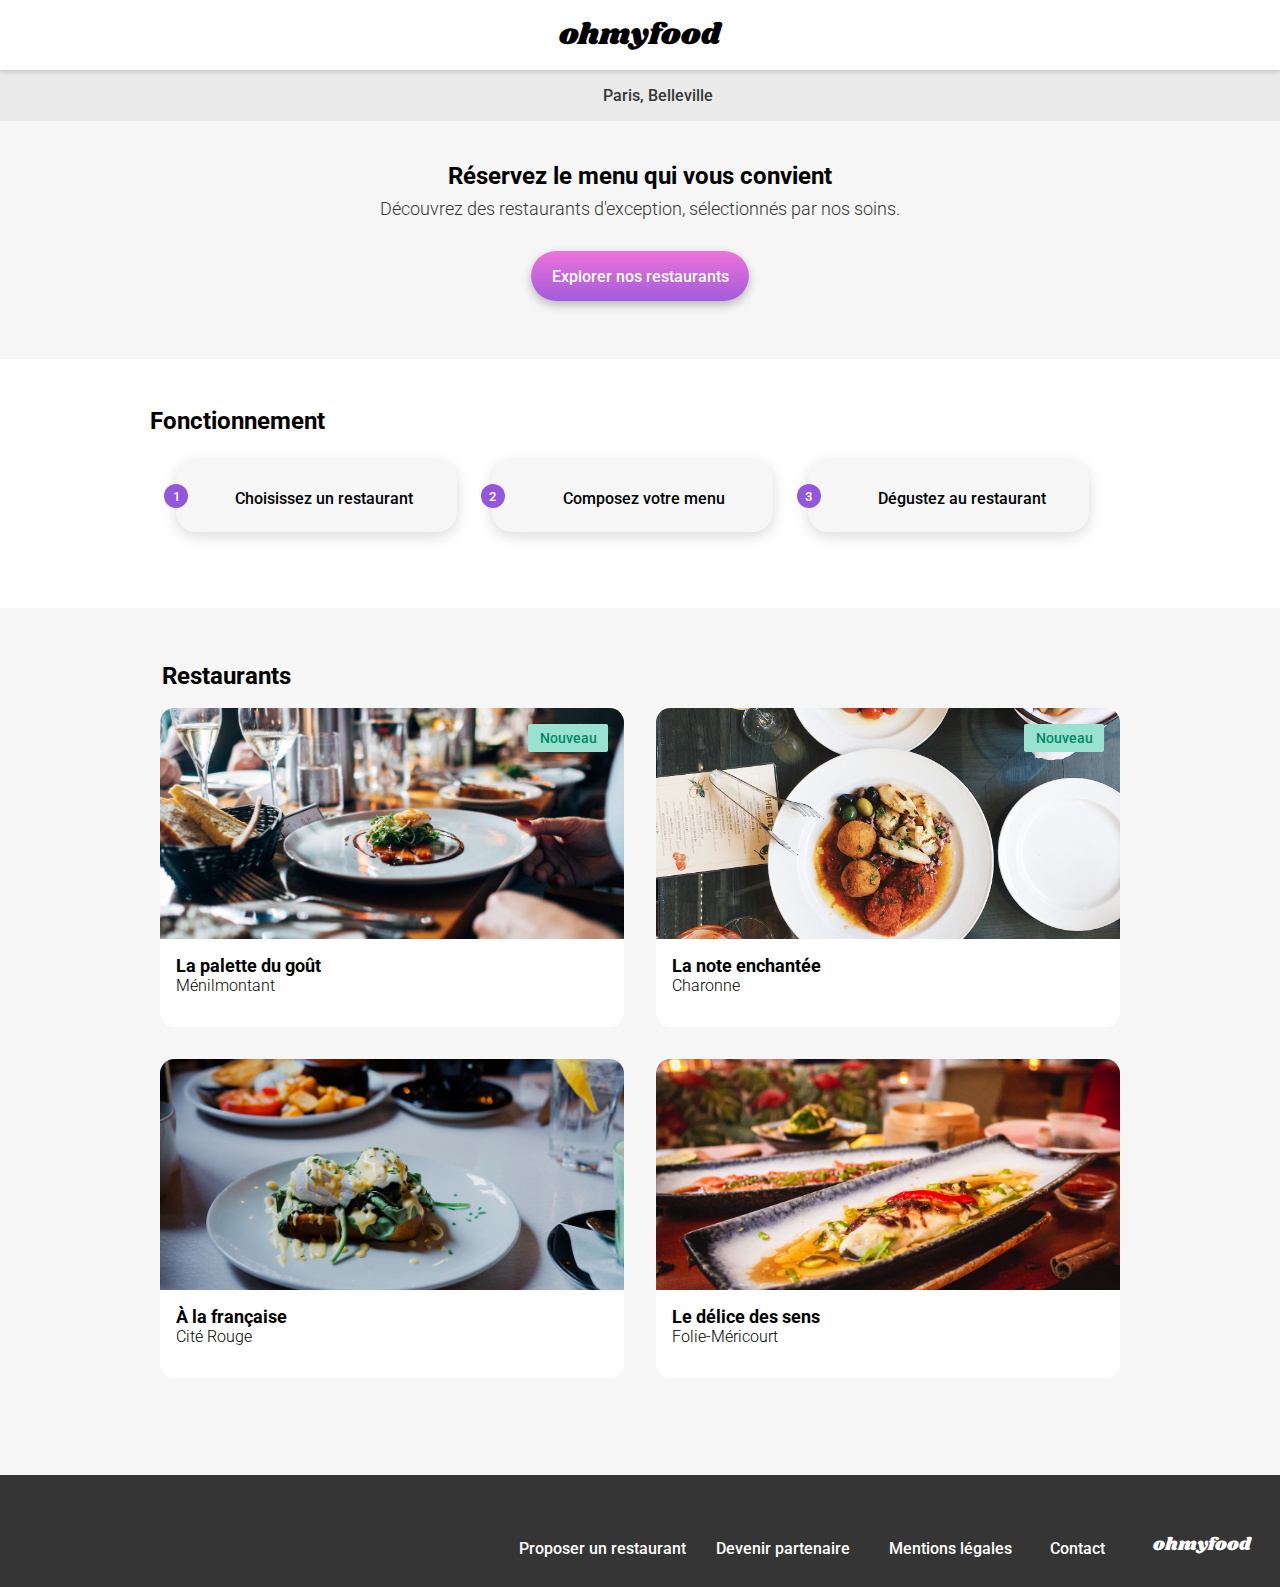
==== index.html @ 0d8f20c4 "clarification" ====
<!DOCTYPE html>
<html lang="fr">

<head>
    <meta charset="UTF-8">
    <meta name="viewport" content="width=device-width, initial-scale=1.0">
    <title>Ohmyfood-Homepage</title>
    <link rel="stylesheet" href="https://fonts.googleapis.com/css?family=Shrikhand">
    <link rel='stylesheet' href='https://fonts.googleapis.com/css?family=Roboto'>
    <link rel="stylesheet" href="https://cdnjs.cloudflare.com/ajax/libs/font-awesome/6.2.1/css/all.min.css"
        integrity="sha512-MV7K8+y+gLIBoVD59lQIYicR65iaqukzvf/nwasF0nqhPay5w/9lJmVM2hMDcnK1OnMGCdVK+iQrJ7lzPJQd1w=="
        crossorigin="anonymous" referrerpolicy="no-referrer">
    <link rel="stylesheet" href="styles/style.css">
</head>

<body>
    <div class="alldoc">
        <!-- Header -->
        <header class="header">
            <h1 class="header__title">ohmyfood</h1>
            <div class="header__location">
                <i class="header__location--dot fa-solid fa-location-dot"></i>
                <p class="header__location--content">Paris, Belleville</p>
            </div>
        </header>
        <!-- Main Content Page -->
        <main class="main">
            <!-- 1er Section | Réservation + Boutton exploreur -->
            <section class="reservation">
                <h2 class="reservation__title">Réservez le menu qui vous convient</h2>
                <p class="reservation__content">Découvrez des restaurants d'exception, sélectionnés par nos soins.</p>
                <a class="purple__button" href="#">
                    <p class="purple__button--content">Explorer nos restaurants</p>
                </a>
            </section>
            <!-- 2eme Section | Fonctionnement -->
            <section class="fonctionnement">
                <h2 class="fonctionnement__title">Fonctionnement</h2>
                <div class="fonctionnement__bigbox">
                    <div class="fonctionnement__box">
                        <div class="fonctionnement__box--circle"><span
                                class="fonctionnement__box--circle--content">1</span></div>
                        <i class="fonctionnement__box--phone fa-solid fa-mobile-screen-button"></i>
                        <p class="fonctionnement__box--content">Choisissez un restaurant</p>
                    </div>
                    <div class="fonctionnement__box">
                        <div class="fonctionnement__box--circle"><span
                                class="fonctionnement__box--circle--content">2</span></div>
                        <i class="fonctionnement__box--list fa-solid fa-list-ul"></i>
                        <p class="fonctionnement__box--content">Composez votre menu</p>
                    </div>
                    <div class="fonctionnement__box">
                        <div class="fonctionnement__box--circle"><span
                                class="fonctionnement__box--circle--content">3</span></div>
                        <i class="fonctionnement__box--store fa-solid fa-store"></i>
                        <p class="fonctionnement__box--content">Dégustez au restaurant</p>
                    </div>
                </div>
            </section>
            <!-- 3eme Section | Restaurants -->
            <section class="restaurants">
                <div class="restaurants__content">
                    <h2 class="restaurants__title">Restaurants</h2>
                    <div class="restaurants__bigbox">
                        <a class="restaurants__box" href="#">
                            <div class="restaurants__box">
                                <div class="restaurants__box--imgcontent">
                                    <img class="restaurants__box--imgcontent--img"
                                        src="images/restaurants/jay-wennington-N_Y88TWmGwA-unsplash.jpg"
                                        alt="Table avec couverts">
                                    <div class="restaurants__box--imgcontent--new">
                                        <p class="restaurants__box--imgcontent--new--content">Nouveau</p>
                                    </div>
                                </div>
                                <div class="restaurants__box__content">
                                    <div class="restaurants__box__content--content">
                                        <h4 class="restaurants__box__content--content--title">La palette du goût
                                        </h4>
                                        <p class="restaurants__box__content--content--text">Ménilmontant</p>
                                    </div>
                                    <input class="btnHeart" type="checkbox" id="btnControl-one" />
                                    <label class="btnLabel" for="btnControl-one">
                                        <i class="btnLabel__like fa-regular fa-heart"></i>
                                        <i class="btnLabel__like heart-full fa-solid fa-heart"></i>
                                    </label>
                                </div>
                            </div>
                        </a>
                        <a class="restaurants__box" href="#">
                            <div class="restaurants__box">
                                <div class="restaurants__box--imgcontent">
                                    <img class="restaurants__box--imgcontent--img"
                                        src="images/restaurants/stil-u2Lp8tXIcjw-unsplash.jpg"
                                        alt="Table avec couverts">
                                    <div class="restaurants__box--imgcontent--new">
                                        <p class="restaurants__box--imgcontent--new--content">Nouveau</p>
                                    </div>
                                </div>
                                <div class="restaurants__box__content">
                                    <div class="restaurants__box__content--content">
                                        <h4 class="restaurants__box__content--content--title">La note enchantée
                                        </h4>
                                        <p class="restaurants__box__content--content--text">Charonne</p>
                                    </div>
                                    <input class="btnHeart" type="checkbox" id="btnControl-two" />
                                    <label class="btnLabel" for="btnControl-two">
                                        <i class="btnLabel__like fa-regular fa-heart"></i>
                                        <i class="btnLabel__like heart-full fa-solid fa-heart"></i>
                                    </label>
                                </div>
                            </div>
                        </a><a class="restaurants__box" href="#">
                            <div class="restaurants__box">
                                <div class="restaurants__box--imgcontent">
                                    <img class="restaurants__box--imgcontent--img"
                                        src="images/restaurants/toa-heftiba-DQKerTsQwi0-unsplash.jpg"
                                        alt="Table avec couverts">
                                </div>
                                <div class="restaurants__box__content">
                                    <div class="restaurants__box__content--content">
                                        <h4 class="restaurants__box__content--content--title">À la française
                                        </h4>
                                        <p class="restaurants__box__content--content--text">Cité Rouge</p>
                                    </div>
                                    <input class="btnHeart" type="checkbox" id="btnControl-three" />
                                    <label class="btnLabel" for="btnControl-three">
                                        <i class="btnLabel__like fa-regular fa-heart"></i>
                                        <i class="btnLabel__like heart-full fa-solid fa-heart"></i>
                                    </label>
                                </div>
                            </div>
                        </a><a class="restaurants__box" href="#">
                            <div class="restaurants__box">
                                <div class="restaurants__box--imgcontent">
                                    <img class="restaurants__box--imgcontent--img"
                                        src="images/restaurants/louis-hansel-shotsoflouis-qNBGVyOCY8Q-unsplash.jpg"
                                        alt="Table avec couverts">
                                </div>
                                <div class="restaurants__box__content">
                                    <div class="restaurants__box__content--content">
                                        <h4 class="restaurants__box__content--content--title">Le délice des sens
                                        </h4>
                                        <p class="restaurants__box__content--content--text">Folie-Méricourt</p>
                                    </div>
                                    <input class="btnHeart" type="checkbox" id="btnControl-four" />
                                    <label class="btnLabel" for="btnControl-four">
                                        <i class="btnLabel__like fa-regular fa-heart"></i>
                                        <i class="btnLabel__like heart-full fa-solid fa-heart"></i>
                                    </label>
                                </div>
                            </div>
                        </a>
                    </div>
                </div>
            </section>
        </main>
        <footer class="info">
            <h4 class="info__title">ohmyfood</h4>
            <div class="info__bigbox">
                <p class="info__content"><i class="info__content--logo fa-solid fa-utensils"></i>Proposer un
                    restaurant</p>
                <p class="info__content"><i class="info__content--logo fa-solid fa-handshake-angle"></i>Devenir
                    partenaire</p>
                <p class="info__content">Mentions légales</p>
                <p class="info__content">Contact</p>
            </div>
        </footer>
    </div>
</body>

</html>
---- styles/style.css ----
@keyframes dislike {
  from {
    opacity: 0;
  }
  to {
    opacity: 1;
  }
}
@keyframes like {
  from {
    opacity: 1;
  }
  to {
    opacity: 0;
  }
}
.header {
  display: flex;
  flex-direction: column;
  width: 100%;
}
.header__title {
  font-family: "Shrikhand", sans-serif;
  text-align: center;
  font-size: 1.875rem;
  font-style: normal;
  font-weight: 400;
  line-height: normal;
  padding: 0.8rem 5.5rem;
  z-index: 1;
  box-shadow: 0px 2px 4px 0px rgba(0, 0, 0, 0.15);
}
.header__location {
  display: flex;
  flex-direction: row;
  justify-content: center;
  align-items: center;
  width: 100%;
  background-color: #eaeaea;
  padding: 1rem 5.5rem;
  gap: 1.6rem;
}
.header__location--dot {
  color: #353535;
  width: 0.7rem;
}
.header__location--content {
  font-family: "Roboto", sans-serif;
  font-size: 1rem;
  font-style: normal;
  font-weight: 500;
  line-height: normal;
  color: #353535;
}

.reservation {
  display: flex;
  flex-direction: column;
  width: 100%;
  justify-content: center;
  align-items: center;
  text-align: center;
  background-color: #f6f6f6;
  padding: 2.6rem;
}
.reservation__title {
  padding: 0 0.5rem 0.5rem 0.5rem;
  font-family: "Roboto", sans-serif;
  font-size: 1.5rem;
  font-style: normal;
  font-weight: 700;
  line-height: normal;
  color: #000;
}
.reservation__content {
  font-family: "Roboto", sans-serif;
  font-size: 1.125rem;
  font-style: normal;
  font-weight: 300;
  line-height: normal;
  color: #353535;
}

.fonctionnement {
  display: flex;
  width: 100%;
  height: auto;
  flex-direction: column;
  padding: 3rem 0 1.5rem 1.25rem;
}
@media (min-width: 1020px) {
  .fonctionnement {
    max-width: 1020px;
    margin: auto;
  }
}
.fonctionnement__title {
  font-family: "Roboto", sans-serif;
  font-size: 1.5rem;
  font-style: normal;
  font-weight: 700;
  line-height: normal;
  color: #000;
}
.fonctionnement__bigbox {
  display: flex;
  flex-direction: column;
  justify-content: center;
  align-items: center;
  padding: 1.6rem;
}
@media (min-width: 1020px) {
  .fonctionnement__bigbox {
    flex-direction: row;
  }
}
.fonctionnement__box {
  display: flex;
  flex-direction: row;
  align-items: center;
  width: 20.1rem;
  height: 4.5rem;
  margin-bottom: 1.6rem;
  background: #f6f6f6;
  border-radius: 1.25rem;
  box-shadow: 0px 4px 15px 0px rgba(0, 0, 0, 0.15);
}
@media (min-width: 1020px) {
  .fonctionnement__box {
    margin-right: 2.2rem;
  }
}
.fonctionnement__box--circle {
  display: flex;
  justify-content: center;
  align-items: center;
  border-radius: 50%;
  width: 1.5rem;
  height: 1.5rem;
  background-color: #9356dc;
  position: relative;
  margin-right: 0.5rem;
  right: 4%;
}
.fonctionnement__box--circle--content {
  color: #fff;
  font-family: "Roboto", sans-serif;
  font-size: 0.8rem;
  font-style: normal;
  font-weight: 500;
  line-height: normal;
}
.fonctionnement__box--phone {
  width: 0.8rem;
  height: 1.2rem;
  color: #7e7e7e;
}
.fonctionnement__box--list {
  width: 1rem;
  height: 0.9rem;
  color: #7e7e7e;
}
.fonctionnement__box--store {
  width: 1.125rem;
  height: 1.12rem;
  color: #9356dc;
}
.fonctionnement__box--content {
  width: 13rem;
  height: 0.9rem;
  font-family: "Roboto", sans-serif;
  font-size: 1rem;
  font-style: normal;
  font-weight: 500;
  line-height: normal;
  display: flex;
  justify-content: center;
}

.restaurants {
  display: flex;
  flex-direction: column;
  align-items: center;
  background-color: #f6f6f6;
  padding: 3.4rem 1.1rem 4.1rem 1.1rem;
}
.restaurants__content {
  display: flex;
  flex-direction: column;
  align-content: center;
  max-width: 1020px;
  width: 100%;
}
.restaurants__title {
  font-family: "Roboto", sans-serif;
  font-size: 1.5rem;
  font-style: normal;
  font-weight: 700;
  line-height: normal;
  color: #000;
  margin-bottom: 1.1rem;
}
@media (min-width: 1020px) {
  .restaurants__title {
    padding-left: 2rem;
  }
}
.restaurants__bigbox {
  display: flex;
  flex-direction: column;
  width: 100%;
  height: auto;
}
@media (min-width: 1020px) {
  .restaurants__bigbox {
    flex-wrap: wrap;
    flex-direction: row;
    justify-content: center;
  }
}
.restaurants__box {
  width: 100%;
  height: auto;
  margin: 0 0 1.1rem 0;
  display: flex;
  flex-direction: column;
  justify-content: flex-start;
  align-self: center;
  background-color: #fff;
  border-radius: 0.9rem;
}
@media (min-width: 1020px) {
  .restaurants__box {
    width: 29rem;
    margin: 0 1rem 2rem 1rem;
  }
}
.restaurants__box--imgcontent {
  width: 100%;
  height: 100%;
  position: relative;
  display: flex;
  justify-content: flex-end;
  align-items: flex-start;
}
.restaurants__box--imgcontent--new {
  width: 5rem;
  height: 1.8rem;
  background-color: #99e2d0;
  border-radius: 0.125rem;
  display: flex;
  justify-content: center;
  align-items: center;
  position: absolute;
  margin: 1rem;
}
.restaurants__box--imgcontent--new--content {
  color: #008766;
  text-align: center;
  font-family: "Roboto", sans-serif;
  font-size: 0.875rem;
  font-style: normal;
  font-weight: 500;
  line-height: normal;
}
.restaurants__box--imgcontent--img {
  width: 100%;
  height: 14.4375rem;
  -o-object-fit: cover;
     object-fit: cover;
  border-radius: 0.9rem 0.9rem 0 0;
}
.restaurants__box__content {
  width: 100%;
  height: auto;
  display: flex;
  flex-direction: row;
  justify-content: space-between;
  padding: 1rem 1rem 0 1rem;
  align-items: center;
}
.restaurants__box__content--content {
  width: 100%;
  height: auto;
  display: flex;
  flex-direction: column;
  justify-content: center;
}
.restaurants__box__content--content--title {
  font-family: "Roboto", sans-serif;
  font-size: 1.125rem;
  font-style: normal;
  font-weight: 700;
  line-height: normal;
  color: #000;
}
.restaurants__box__content--content--text {
  color: #000;
  font-family: "Roboto", sans-serif;
  font-size: 1rem;
  font-style: normal;
  font-weight: 300;
  line-height: normal;
}

.info {
  display: flex;
  flex-direction: column;
  align-items: flex-start;
  width: 100%;
  height: auto;
  background-color: #353535;
  padding: 1.8rem;
}
@media (min-width: 1020px) {
  .info {
    flex-direction: row-reverse;
    align-items: flex-end;
    height: 7rem;
  }
}
.info__title {
  color: #fff;
  font-family: "Shrikhand", sans-serif;
  font-size: 1.125rem;
  font-style: normal;
  font-weight: 400;
  line-height: normal;
  padding-bottom: 1rem;
}
@media (min-width: 1020px) {
  .info__title {
    padding: 0 0 0 1rem;
    margin: 0;
  }
}
.info__bigbox {
  display: flex;
  flex-direction: column;
  align-items: flex-start;
  gap: 0.4rem;
}
@media (min-width: 1020px) {
  .info__bigbox {
    flex-direction: row;
  }
}
.info__content {
  color: #fff;
  font-family: "Roboto", sans-serif;
  font-size: 1rem;
  font-style: normal;
  font-weight: 500;
  line-height: normal;
}
@media (min-width: 1020px) {
  .info__content {
    padding-right: 2rem;
  }
  .info__content:first-of-type {
    padding-right: 0.5rem;
  }
}
.info__content--logo {
  width: 0.6rem;
  height: 0.8rem;
  margin-right: 1rem;
}

.btnHeart {
  display: none;
}

.btnHeart:checked + .btnLabel .fa-solid {
  animation: dislike 0.2s ease-out normal forwards;
}

.btnHeart:checked + .btnLabel .fa-regular {
  animation: like 0.2s ease-out normal forwards;
}

.btnLabel {
  display: flex;
  justify-content: flex-end;
  align-items: center;
  width: 100%;
  height: auto;
  margin-right: 1rem;
}
.btnLabel__like {
  font-size: 1.5rem;
  position: absolute;
}
.btnLabel .heart-full {
  color: transparent;
  background-image: linear-gradient(#ff79da, #9356dc);
  background-clip: text;
  -webkit-background-clip: text;
  opacity: 0;
}

.purple__button {
  width: 13.625rem;
  height: 3.125rem;
  display: flex;
  justify-content: center;
  align-items: center;
  border-radius: 1.5625rem;
  margin: 2rem 2rem 1rem 2rem;
  background: linear-gradient(0deg, #9356dc -20.44%, #ff79da 123.93%);
  box-shadow: 0px 4px 10px 0px rgba(0, 0, 0, 0.25);
  opacity: 1;
  transition: opacity 0.5s ease-out;
}
.purple__button--content {
  color: #fff;
  font-family: "Roboto", sans-serif;
  font-size: 1rem;
  font-style: normal;
  font-weight: 500;
  line-height: normal;
}
.purple__button:hover {
  box-shadow: 0px 8px 20px 0px rgba(0, 0, 0, 0.25);
  opacity: 0.7;
  transition: opacity 0.5s ease-out;
}

* {
  box-sizing: border-box;
  margin: 0;
  padding: 0;
}

a {
  color: inherit;
  text-decoration: none;
}

Body {
  display: flex;
  flex-direction: column;
  margin: auto;
}/*# sourceMappingURL=style.css.map */
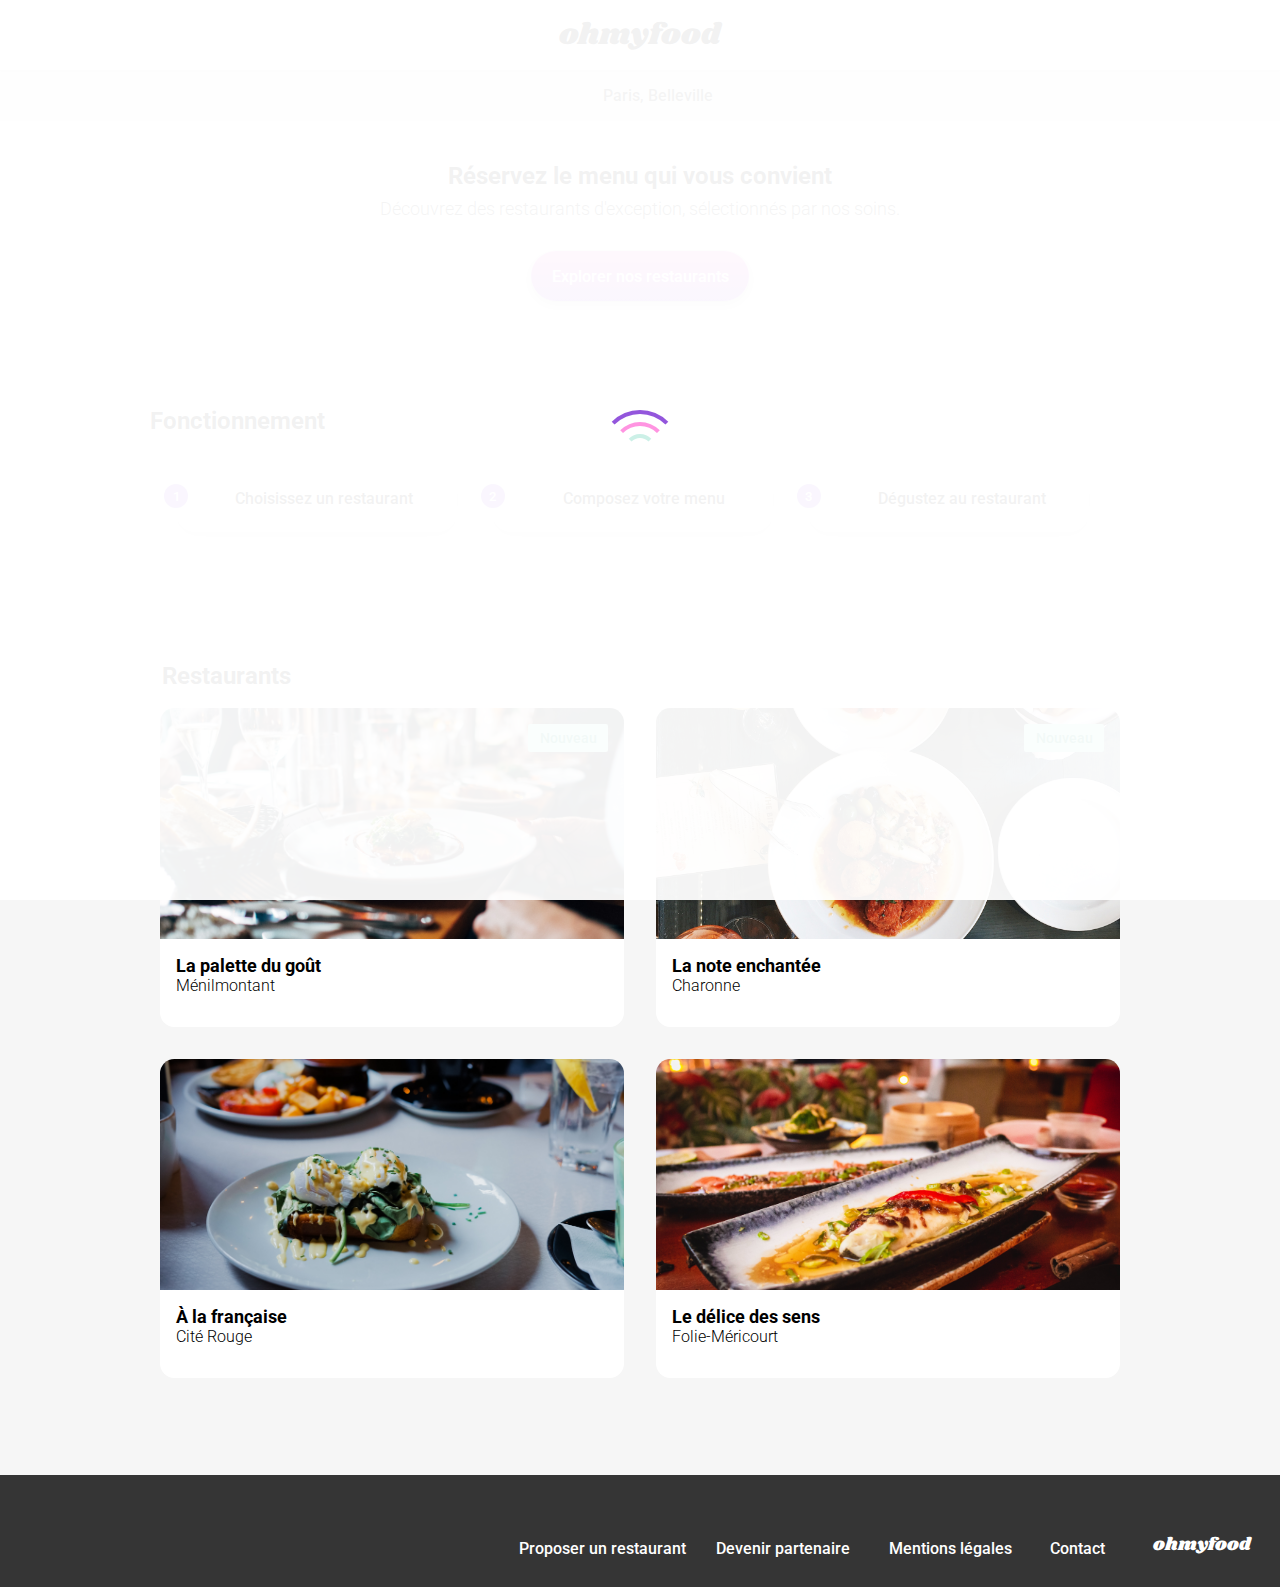
==== commit 5fc6df4b: "projet-complet" ====
--- a/index.html
+++ b/index.html
@@ -14,6 +14,10 @@
 </head>
 
 <body>
+    <!-- Loader -->
+    <div class="loader">
+        <span class="loader__circles"></span>
+    </div>
     <div class="alldoc">
         <!-- Header -->
         <header class="header">
@@ -29,7 +33,7 @@
             <section class="reservation">
                 <h2 class="reservation__title">Réservez le menu qui vous convient</h2>
                 <p class="reservation__content">Découvrez des restaurants d'exception, sélectionnés par nos soins.</p>
-                <a class="purple__button" href="#">
+                <a class="purple__button" href="#restaurants">
                     <p class="purple__button--content">Explorer nos restaurants</p>
                 </a>
             </section>
@@ -58,11 +62,11 @@
                 </div>
             </section>
             <!-- 3eme Section | Restaurants -->
-            <section class="restaurants">
+            <section class="restaurants" id="restaurants">
                 <div class="restaurants__content">
                     <h2 class="restaurants__title">Restaurants</h2>
                     <div class="restaurants__bigbox">
-                        <a class="restaurants__box" href="#">
+                        <a class="restaurants__box" href="la-palette-du-goût.html">
                             <div class="restaurants__box">
                                 <div class="restaurants__box--imgcontent">
                                     <img class="restaurants__box--imgcontent--img"
@@ -79,14 +83,14 @@
                                         <p class="restaurants__box__content--content--text">Ménilmontant</p>
                                     </div>
                                     <input class="btnHeart" type="checkbox" id="btnControl-one" />
-                                    <label class="btnLabel" for="btnControl-one">
+                                    <label class="btnLabel btnCheck" for="btnControl-one">
                                         <i class="btnLabel__like fa-regular fa-heart"></i>
                                         <i class="btnLabel__like heart-full fa-solid fa-heart"></i>
                                     </label>
                                 </div>
                             </div>
                         </a>
-                        <a class="restaurants__box" href="#">
+                        <a class="restaurants__box" href="la-note-enchantée.html">
                             <div class="restaurants__box">
                                 <div class="restaurants__box--imgcontent">
                                     <img class="restaurants__box--imgcontent--img"
@@ -103,13 +107,13 @@
                                         <p class="restaurants__box__content--content--text">Charonne</p>
                                     </div>
                                     <input class="btnHeart" type="checkbox" id="btnControl-two" />
-                                    <label class="btnLabel" for="btnControl-two">
+                                    <label class="btnLabel btnCheck" for="btnControl-two">
                                         <i class="btnLabel__like fa-regular fa-heart"></i>
                                         <i class="btnLabel__like heart-full fa-solid fa-heart"></i>
                                     </label>
                                 </div>
                             </div>
-                        </a><a class="restaurants__box" href="#">
+                        </a><a class="restaurants__box" href="à-la-française.html">
                             <div class="restaurants__box">
                                 <div class="restaurants__box--imgcontent">
                                     <img class="restaurants__box--imgcontent--img"
@@ -123,13 +127,13 @@
                                         <p class="restaurants__box__content--content--text">Cité Rouge</p>
                                     </div>
                                     <input class="btnHeart" type="checkbox" id="btnControl-three" />
-                                    <label class="btnLabel" for="btnControl-three">
+                                    <label class="btnLabel btnCheck" for="btnControl-three">
                                         <i class="btnLabel__like fa-regular fa-heart"></i>
                                         <i class="btnLabel__like heart-full fa-solid fa-heart"></i>
                                     </label>
                                 </div>
                             </div>
-                        </a><a class="restaurants__box" href="#">
+                        </a><a class="restaurants__box" href="le-délice-des-sens.html">
                             <div class="restaurants__box">
                                 <div class="restaurants__box--imgcontent">
                                     <img class="restaurants__box--imgcontent--img"
@@ -143,7 +147,7 @@
                                         <p class="restaurants__box__content--content--text">Folie-Méricourt</p>
                                     </div>
                                     <input class="btnHeart" type="checkbox" id="btnControl-four" />
-                                    <label class="btnLabel" for="btnControl-four">
+                                    <label class="btnLabel btnCheck" for="btnControl-four">
                                         <i class="btnLabel__like fa-regular fa-heart"></i>
                                         <i class="btnLabel__like heart-full fa-solid fa-heart"></i>
                                     </label>
--- a/styles/style.css
+++ b/styles/style.css
@@ -14,9 +14,68 @@
     opacity: 0;
   }
 }
+@keyframes check {
+  0% {
+    transform: translateX(200%);
+  }
+  100% {
+    transform: translateX(0%);
+    width: 15%;
+  }
+}
+@keyframes uncheck {
+  0% {
+    transform: translateX(0%);
+    width: 15%;
+  }
+  100% {
+    transform: translateX(200%);
+  }
+}
+@keyframes rotation-check {
+  from {
+    transform: rotate(-270deg);
+  }
+  to {
+    transform: rotate(0);
+  }
+}
+@keyframes spin {
+  0% {
+    transform: rotate(0deg);
+    opacity: 1;
+  }
+  75% {
+    transform: rotate(360deg);
+    opacity: 0.8;
+  }
+  100% {
+    transform: rotate(360deg);
+    opacity: 0;
+  }
+}
+@keyframes content-appear {
+  0% {
+    z-index: 0;
+  }
+  100% {
+    z-index: 10000;
+  }
+}
+@keyframes menu-appear {
+  0% {
+    transform: scale(0);
+  }
+  100% {
+    transform: scale(1);
+  }
+}
 .header {
   display: flex;
   flex-direction: column;
+  position: relative;
+  justify-content: center;
+  height: 100%;
   width: 100%;
 }
 .header__title {
@@ -51,6 +110,326 @@
   font-weight: 500;
   line-height: normal;
   color: #353535;
+}
+
+.box {
+  width: 100%;
+  height: 13.7rem;
+  position: relative;
+}
+.box__img {
+  -o-object-fit: cover;
+     object-fit: cover;
+  height: 17.1rem;
+  width: 100%;
+  position: absolute;
+}
+
+.menu {
+  display: flex;
+  flex-direction: column;
+  align-items: center;
+  width: 100%;
+}
+.menu__content {
+  display: flex;
+  flex-direction: column;
+  z-index: 1;
+  background-color: #f6f6f6;
+  width: 100%;
+  height: auto;
+  border-radius: 1.8rem 1.8rem 0 0;
+  max-width: 1200px;
+}
+.menu__boxTitle {
+  width: 100%;
+  height: auto;
+  display: flex;
+  flex-direction: row;
+  align-items: center;
+  justify-content: center;
+  padding: 2rem 1rem 2.5rem 1.5rem;
+}
+.menu__boxTitle--title {
+  color: #101010;
+  font-family: "Shrikhand", sans-serif;
+  font-size: 1.75rem;
+  font-style: normal;
+  font-weight: 400;
+  line-height: normal;
+  height: auto;
+}
+.menu__boxTitle .btnLabelMenu {
+  display: flex;
+  align-items: center;
+  width: 1.3rem;
+  height: auto;
+  margin: 0 1rem 0 2rem;
+}
+
+.full-menu {
+  display: flex;
+  flex-direction: column;
+  align-items: center;
+}
+
+.menuBox {
+  display: flex;
+  flex-direction: column;
+  width: 100%;
+  height: auto;
+  padding: 1rem;
+  max-width: 1020px;
+}
+.menuBox__title {
+  width: 2.5rem;
+  height: 1.6875rem;
+  color: #000;
+  font-family: "Roboto", sans-serif;
+  font-size: 1rem;
+  font-style: normal;
+  font-weight: 300;
+  line-height: normal;
+  text-transform: uppercase;
+  border-bottom: 3px solid #99e2d0;
+}
+.menuBox .menuCarte {
+  width: 100%;
+  height: auto;
+  display: flex;
+  flex-direction: row;
+  justify-content: space-between;
+  background-color: #fff;
+  border-radius: 1rem;
+  margin-top: 1rem;
+  overflow: hidden;
+  position: relative;
+}
+.menuBox .menuCarte:hover {
+  cursor: pointer;
+}
+.menuBox .menuCarte__content {
+  width: 100%;
+  height: auto;
+  display: flex;
+  flex-direction: column;
+  justify-content: center;
+  gap: 0.5rem;
+  padding: 0.84rem;
+}
+.menuBox .menuCarte__content__title {
+  overflow: hidden;
+  color: #000;
+  text-overflow: ellipsis;
+  white-space: nowrap;
+  font-family: "Roboto", sans-serif;
+  font-size: 1.125rem;
+  font-style: normal;
+  font-weight: 500;
+  line-height: normal;
+}
+.menuBox .menuCarte__content__text {
+  overflow: hidden;
+  color: #000;
+  text-overflow: ellipsis;
+  white-space: nowrap;
+  font-family: "Roboto", sans-serif;
+  font-size: 0.9rem;
+  font-style: normal;
+  font-weight: 300;
+  line-height: normal;
+}
+.menuBox .menuCarte__price {
+  display: flex;
+  align-self: flex-end;
+  padding: 0.84rem;
+  color: #353535;
+  text-align: center;
+  font-family: "Roboto", sans-serif;
+  font-size: 0.94rem;
+  font-style: normal;
+  font-weight: 700;
+  line-height: normal;
+}
+
+.menuBox--1 {
+  animation: menu-appear 750ms cubic-bezier(0.25, 0.46, 0.45, 0.94) both;
+  animation-delay: 100ms;
+}
+
+.menuBox--2 {
+  animation: menu-appear 750ms cubic-bezier(0.25, 0.46, 0.45, 0.94) both;
+  animation-delay: 250ms;
+}
+
+.menuBox--3 {
+  animation: menu-appear 750ms cubic-bezier(0.25, 0.46, 0.45, 0.94) both;
+  animation-delay: 350ms;
+}
+
+.info {
+  display: flex;
+  flex-direction: column;
+  align-items: flex-start;
+  width: 100%;
+  height: auto;
+  background-color: #353535;
+  padding: 1.8rem;
+}
+@media (min-width: 1020px) {
+  .info {
+    flex-direction: row-reverse;
+    align-items: flex-end;
+    height: 7rem;
+  }
+}
+.info__title {
+  color: #fff;
+  font-family: "Shrikhand", sans-serif;
+  font-size: 1.125rem;
+  font-style: normal;
+  font-weight: 400;
+  line-height: normal;
+  padding-bottom: 1rem;
+}
+@media (min-width: 1020px) {
+  .info__title {
+    padding: 0 0 0 1rem;
+    margin: 0;
+  }
+}
+.info__bigbox {
+  display: flex;
+  flex-direction: column;
+  align-items: flex-start;
+  gap: 0.4rem;
+}
+@media (min-width: 1020px) {
+  .info__bigbox {
+    flex-direction: row;
+  }
+}
+.info__content {
+  color: #fff;
+  font-family: "Roboto", sans-serif;
+  font-size: 1rem;
+  font-style: normal;
+  font-weight: 500;
+  line-height: normal;
+}
+@media (min-width: 1020px) {
+  .info__content {
+    padding-right: 2rem;
+  }
+  .info__content:first-of-type {
+    padding-right: 0.5rem;
+  }
+}
+.info__content--logo {
+  width: 0.6rem;
+  height: 0.8rem;
+  margin-right: 1rem;
+}
+
+.purple__button {
+  width: 13.625rem;
+  height: 3.125rem;
+  display: flex;
+  justify-content: center;
+  align-items: center;
+  border-radius: 1.5625rem;
+  margin: 2rem 2rem 1rem 2rem;
+  background: linear-gradient(0deg, #9356dc -20.44%, #ff79da 123.93%);
+  box-shadow: 0px 4px 10px 0px rgba(0, 0, 0, 0.25);
+  opacity: 1;
+  transition: opacity 0.5s ease-out;
+}
+.purple__button--content {
+  color: #fff;
+  font-family: "Roboto", sans-serif;
+  font-size: 1rem;
+  font-style: normal;
+  font-weight: 500;
+  line-height: normal;
+}
+.purple__button:hover {
+  box-shadow: 0px 8px 20px 0px rgba(0, 0, 0, 0.25);
+  opacity: 0.7;
+  transition: opacity 0.5s ease-out;
+}
+
+.btn__menu {
+  align-self: center;
+  margin: 2.5rem;
+}
+
+.return__button {
+  position: absolute;
+  justify-self: center;
+  align-self: flex-start;
+  margin-left: 1.8rem;
+  font-size: 1.8rem;
+  width: 1.8rem;
+  height: auto;
+  z-index: 2;
+  color: #353535;
+}
+
+.btn__carte {
+  display: none;
+}
+
+.btn__carte:checked + .menuCarte--label .menuCarte__check {
+  animation: check 0.5s ease-in-out normal both;
+}
+
+.btn__carte:not(:checked) + .menuCarte--label .menuCarte__check {
+  animation: uncheck 0.3s ease-in-out normal both;
+}
+
+.btn__carte:checked + .menuCarte--label .center__check {
+  animation: rotation-check 0.7s linear normal forwards;
+}
+
+.menuCarte__check {
+  display: flex;
+  justify-content: center;
+  align-items: center;
+  background-color: #99e2d0;
+  border-radius: 0 1rem 1rem 0;
+  transform: translateX(200%);
+}
+.menuCarte__check .center__check {
+  background-image: linear-gradient(white, white);
+  color: transparent;
+  background-clip: text;
+  -webkit-background-clip: text;
+  font-size: 1.5rem;
+}
+
+.btnHeart {
+  display: none;
+}
+
+.btnHeart:checked + .btnCheck .fa-solid {
+  animation: dislike 0.2s ease-out normal forwards;
+}
+
+.btnHeart:checked + .btnCheck .fa-regular {
+  animation: like 0.2s ease-out normal forwards;
+}
+
+.btnLabel__like {
+  font-size: 1.5rem;
+  position: absolute;
+}
+
+.heart-full {
+  color: transparent;
+  background-image: linear-gradient(#ff79da, #9356dc);
+  background-clip: text;
+  -webkit-background-clip: text;
+  opacity: 0;
 }
 
 .reservation {
@@ -302,128 +681,63 @@
   font-weight: 300;
   line-height: normal;
 }
-
-.info {
-  display: flex;
-  flex-direction: column;
-  align-items: flex-start;
-  width: 100%;
-  height: auto;
-  background-color: #353535;
-  padding: 1.8rem;
-}
-@media (min-width: 1020px) {
-  .info {
-    flex-direction: row-reverse;
-    align-items: flex-end;
-    height: 7rem;
-  }
-}
-.info__title {
-  color: #fff;
-  font-family: "Shrikhand", sans-serif;
-  font-size: 1.125rem;
-  font-style: normal;
-  font-weight: 400;
-  line-height: normal;
-  padding-bottom: 1rem;
-}
-@media (min-width: 1020px) {
-  .info__title {
-    padding: 0 0 0 1rem;
-    margin: 0;
-  }
-}
-.info__bigbox {
-  display: flex;
-  flex-direction: column;
-  align-items: flex-start;
-  gap: 0.4rem;
-}
-@media (min-width: 1020px) {
-  .info__bigbox {
-    flex-direction: row;
-  }
-}
-.info__content {
-  color: #fff;
-  font-family: "Roboto", sans-serif;
-  font-size: 1rem;
-  font-style: normal;
-  font-weight: 500;
-  line-height: normal;
-}
-@media (min-width: 1020px) {
-  .info__content {
-    padding-right: 2rem;
-  }
-  .info__content:first-of-type {
-    padding-right: 0.5rem;
-  }
-}
-.info__content--logo {
-  width: 0.6rem;
-  height: 0.8rem;
+.restaurants__box__content .btnLabel {
+  display: flex;
+  justify-content: flex-end;
+  align-items: center;
+  width: 100%;
+  height: auto;
   margin-right: 1rem;
 }
 
-.btnHeart {
-  display: none;
-}
-
-.btnHeart:checked + .btnLabel .fa-solid {
-  animation: dislike 0.2s ease-out normal forwards;
-}
-
-.btnHeart:checked + .btnLabel .fa-regular {
-  animation: like 0.2s ease-out normal forwards;
-}
-
-.btnLabel {
-  display: flex;
-  justify-content: flex-end;
-  align-items: center;
-  width: 100%;
-  height: auto;
-  margin-right: 1rem;
-}
-.btnLabel__like {
-  font-size: 1.5rem;
+.loader {
+  position: fixed;
+  height: 100%;
+  width: 100%;
+  left: 0;
+  top: 0;
+  background-color: rgba(255, 255, 255, 0.95);
+  z-index: 9999;
+  display: flex;
+  align-items: center;
+  justify-content: center;
+}
+.loader__circles {
+  width: 5rem;
+  height: 5rem;
+  display: inline-block;
+  vertical-align: middle;
+  position: relative;
+  border-radius: 5rem;
+  border: 4px solid transparent;
+  border-top-color: #9356dc;
+  animation: spin 2s linear 1.1s both;
+}
+.loader__circles::after {
+  content: "";
   position: absolute;
-}
-.btnLabel .heart-full {
-  color: transparent;
-  background-image: linear-gradient(#ff79da, #9356dc);
-  background-clip: text;
-  -webkit-background-clip: text;
-  opacity: 0;
-}
-
-.purple__button {
-  width: 13.625rem;
-  height: 3.125rem;
-  display: flex;
-  justify-content: center;
-  align-items: center;
-  border-radius: 1.5625rem;
-  margin: 2rem 2rem 1rem 2rem;
-  background: linear-gradient(0deg, #9356dc -20.44%, #ff79da 123.93%);
-  box-shadow: 0px 4px 10px 0px rgba(0, 0, 0, 0.25);
-  opacity: 1;
-  transition: opacity 0.5s ease-out;
-}
-.purple__button--content {
-  color: #fff;
-  font-family: "Roboto", sans-serif;
-  font-size: 1rem;
-  font-style: normal;
-  font-weight: 500;
-  line-height: normal;
-}
-.purple__button:hover {
-  box-shadow: 0px 8px 20px 0px rgba(0, 0, 0, 0.25);
-  opacity: 0.7;
-  transition: opacity 0.5s ease-out;
+  top: 0.5rem;
+  left: 0.5rem;
+  bottom: 0.5rem;
+  right: 0.5rem;
+  border-radius: 3.1rem;
+  border: 4px solid transparent;
+  border-top-color: #ff79da;
+  opacity: 0.8;
+  animation: spin 2.5s linear 600ms;
+}
+.loader__circles:before {
+  content: "";
+  position: absolute;
+  top: 1.25rem;
+  left: 1.25rem;
+  bottom: 1.25rem;
+  right: 1.25rem;
+  border-radius: 3.1rem;
+  border: 4px solid transparent;
+  border-top-color: #99e2d0;
+  opacity: 0.5;
+  animation: spin 3s linear 100ms;
 }
 
 * {
@@ -441,4 +755,9 @@
   display: flex;
   flex-direction: column;
   margin: auto;
+}
+
+.alldoc {
+  position: relative;
+  animation: content-appear 3.5s ease-in-out both;
 }/*# sourceMappingURL=style.css.map */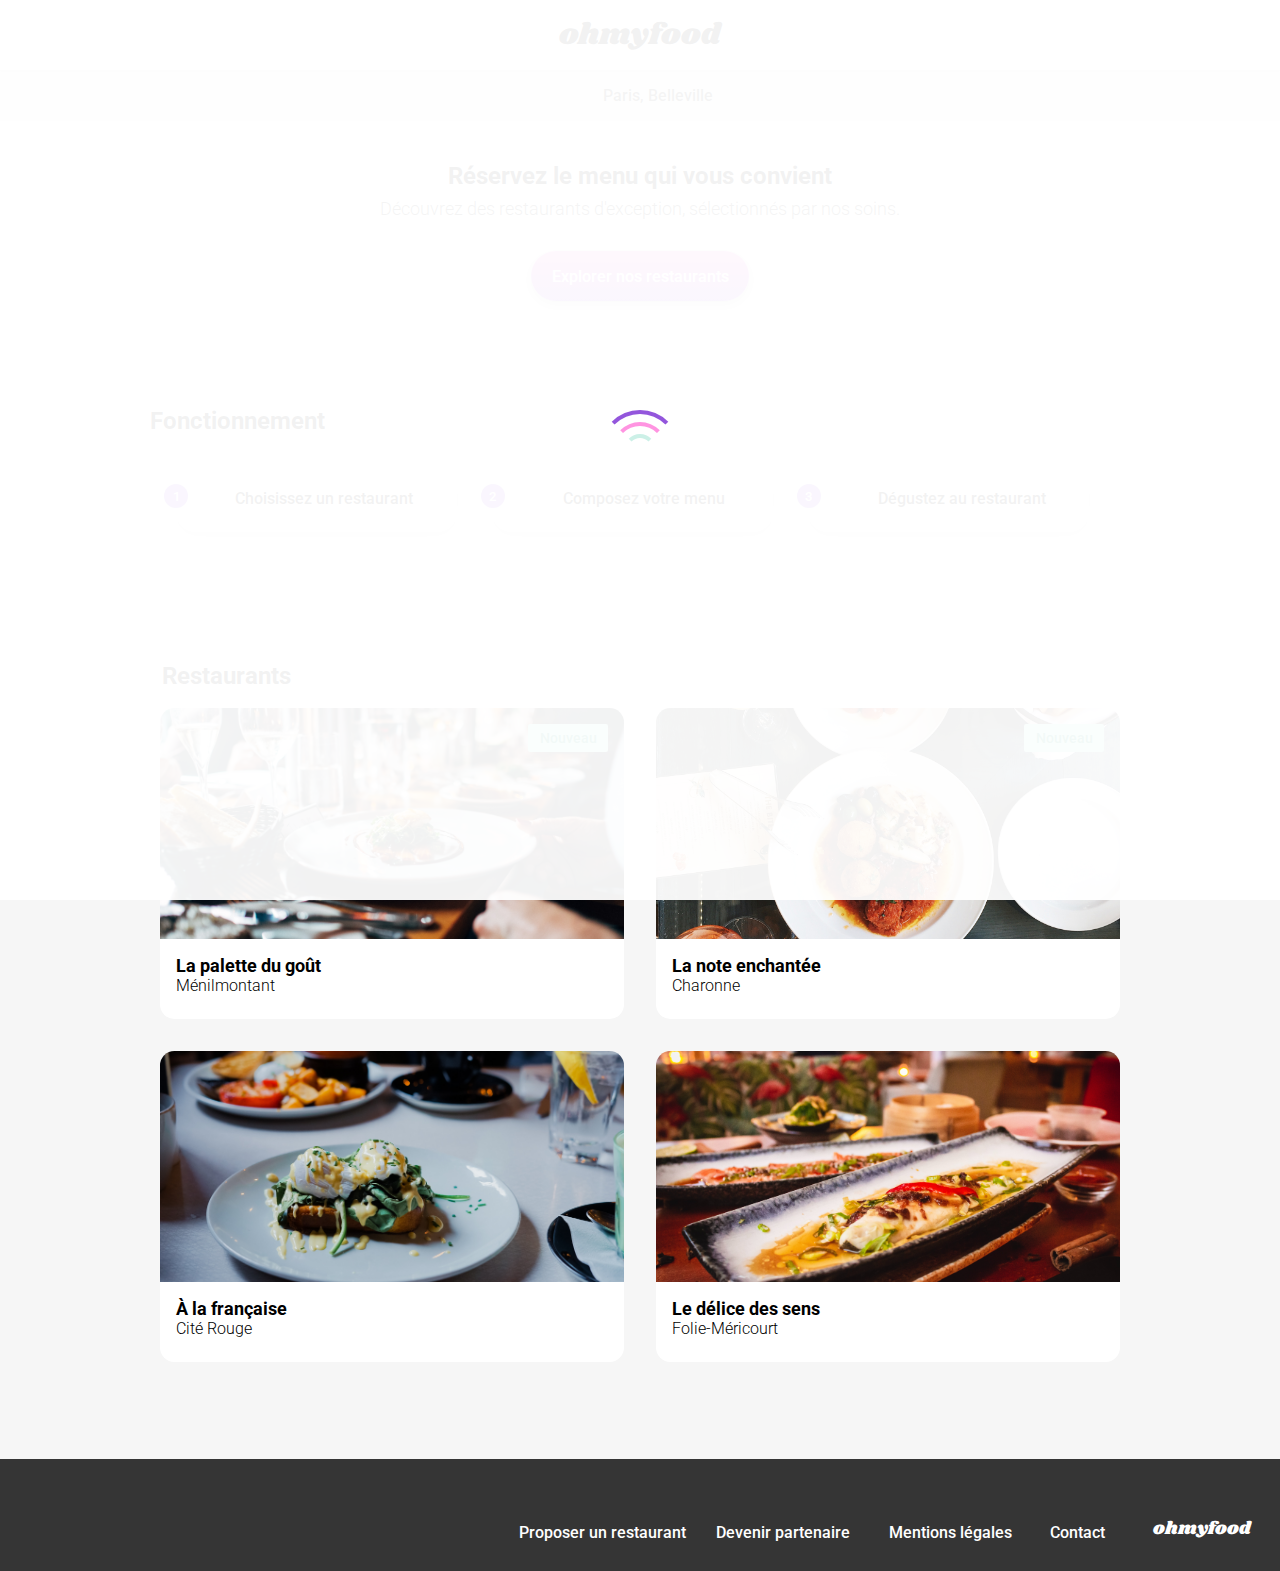
==== commit 6794d0c5: "ajout-hover" ====
--- a/index.html
+++ b/index.html
@@ -66,8 +66,8 @@
                 <div class="restaurants__content">
                     <h2 class="restaurants__title">Restaurants</h2>
                     <div class="restaurants__bigbox">
-                        <a class="restaurants__box" href="la-palette-du-goût.html">
-                            <div class="restaurants__box">
+                        <div class="restaurants__box">
+                            <a href="la-palette-du-goût.html">
                                 <div class="restaurants__box--imgcontent">
                                     <img class="restaurants__box--imgcontent--img"
                                         src="images/restaurants/jay-wennington-N_Y88TWmGwA-unsplash.jpg"
@@ -82,16 +82,16 @@
                                         </h4>
                                         <p class="restaurants__box__content--content--text">Ménilmontant</p>
                                     </div>
-                                    <input class="btnHeart" type="checkbox" id="btnControl-one" />
-                                    <label class="btnLabel btnCheck" for="btnControl-one">
-                                        <i class="btnLabel__like fa-regular fa-heart"></i>
-                                        <i class="btnLabel__like heart-full fa-solid fa-heart"></i>
-                                    </label>
                                 </div>
-                            </div>
-                        </a>
-                        <a class="restaurants__box" href="la-note-enchantée.html">
-                            <div class="restaurants__box">
+                            </a>
+                            <input class="btnHeart" type="checkbox" id="btnControl-one">
+                            <label class="btnLabel btnCheck" for="btnControl-one">
+                                <i class="btnLabel__like fa-regular fa-heart"></i>
+                                <i class="btnLabel__like heart-full fa-solid fa-heart"></i>
+                            </label>
+                        </div>
+                        <div class="restaurants__box">
+                            <a href="la-note-enchantée.html">
                                 <div class="restaurants__box--imgcontent">
                                     <img class="restaurants__box--imgcontent--img"
                                         src="images/restaurants/stil-u2Lp8tXIcjw-unsplash.jpg"
@@ -106,15 +106,17 @@
                                         </h4>
                                         <p class="restaurants__box__content--content--text">Charonne</p>
                                     </div>
-                                    <input class="btnHeart" type="checkbox" id="btnControl-two" />
-                                    <label class="btnLabel btnCheck" for="btnControl-two">
-                                        <i class="btnLabel__like fa-regular fa-heart"></i>
-                                        <i class="btnLabel__like heart-full fa-solid fa-heart"></i>
-                                    </label>
+
                                 </div>
-                            </div>
-                        </a><a class="restaurants__box" href="à-la-française.html">
-                            <div class="restaurants__box">
+                            </a>
+                            <input class="btnHeart" type="checkbox" id="btnControl-two">
+                            <label class="btnLabel btnCheck" for="btnControl-two">
+                                <i class="btnLabel__like fa-regular fa-heart"></i>
+                                <i class="btnLabel__like heart-full fa-solid fa-heart"></i>
+                            </label>
+                        </div>
+                        <div class="restaurants__box">
+                            <a href="à-la-française.html">
                                 <div class="restaurants__box--imgcontent">
                                     <img class="restaurants__box--imgcontent--img"
                                         src="images/restaurants/toa-heftiba-DQKerTsQwi0-unsplash.jpg"
@@ -126,15 +128,18 @@
                                         </h4>
                                         <p class="restaurants__box__content--content--text">Cité Rouge</p>
                                     </div>
-                                    <input class="btnHeart" type="checkbox" id="btnControl-three" />
-                                    <label class="btnLabel btnCheck" for="btnControl-three">
-                                        <i class="btnLabel__like fa-regular fa-heart"></i>
-                                        <i class="btnLabel__like heart-full fa-solid fa-heart"></i>
-                                    </label>
+
                                 </div>
-                            </div>
-                        </a><a class="restaurants__box" href="le-délice-des-sens.html">
-                            <div class="restaurants__box">
+                            </a>
+                            <input class="btnHeart" type="checkbox" id="btnControl-three">
+                            <label class="btnLabel btnCheck" for="btnControl-three">
+                                <i class="btnLabel__like fa-regular fa-heart"></i>
+                                <i class="btnLabel__like heart-full fa-solid fa-heart"></i>
+                            </label>
+                        </div>
+
+                        <div class="restaurants__box">
+                            <a href="le-délice-des-sens.html">
                                 <div class="restaurants__box--imgcontent">
                                     <img class="restaurants__box--imgcontent--img"
                                         src="images/restaurants/louis-hansel-shotsoflouis-qNBGVyOCY8Q-unsplash.jpg"
@@ -146,14 +151,15 @@
                                         </h4>
                                         <p class="restaurants__box__content--content--text">Folie-Méricourt</p>
                                     </div>
-                                    <input class="btnHeart" type="checkbox" id="btnControl-four" />
-                                    <label class="btnLabel btnCheck" for="btnControl-four">
-                                        <i class="btnLabel__like fa-regular fa-heart"></i>
-                                        <i class="btnLabel__like heart-full fa-solid fa-heart"></i>
-                                    </label>
+
                                 </div>
-                            </div>
-                        </a>
+                            </a>
+                            <input class="btnHeart" type="checkbox" id="btnControl-four">
+                            <label class="btnLabel btnCheck" for="btnControl-four">
+                                <i class="btnLabel__like fa-regular fa-heart"></i>
+                                <i class="btnLabel__like heart-full fa-solid fa-heart"></i>
+                            </label>
+                        </div>
                     </div>
                 </div>
             </section>
@@ -166,7 +172,7 @@
                 <p class="info__content"><i class="info__content--logo fa-solid fa-handshake-angle"></i>Devenir
                     partenaire</p>
                 <p class="info__content">Mentions légales</p>
-                <p class="info__content">Contact</p>
+                <p class="info__content"><a href="#">Contact</a></p>
             </div>
         </footer>
     </div>
--- a/styles/style.css
+++ b/styles/style.css
@@ -12,32 +12,6 @@
   }
   to {
     opacity: 0;
-  }
-}
-@keyframes check {
-  0% {
-    transform: translateX(200%);
-  }
-  100% {
-    transform: translateX(0%);
-    width: 15%;
-  }
-}
-@keyframes uncheck {
-  0% {
-    transform: translateX(0%);
-    width: 15%;
-  }
-  100% {
-    transform: translateX(200%);
-  }
-}
-@keyframes rotation-check {
-  from {
-    transform: rotate(-270deg);
-  }
-  to {
-    transform: rotate(0);
   }
 }
 @keyframes spin {
@@ -208,6 +182,12 @@
 .menuBox .menuCarte:hover {
   cursor: pointer;
 }
+.menuBox .menuCarte:hover .plate__confirmation {
+  margin-right: 0rem;
+}
+.menuBox .menuCarte:hover .plate__confirmation i {
+  transform: rotate(360deg);
+}
 .menuBox .menuCarte__content {
   width: 100%;
   height: auto;
@@ -250,6 +230,23 @@
   font-style: normal;
   font-weight: 700;
   line-height: normal;
+}
+.menuBox .menuCarte .plate__confirmation {
+  background-color: #99e2d0;
+  color: #fff;
+  border-top-right-radius: 1rem;
+  border-bottom-right-radius: 1rem;
+  width: 5.5rem;
+  display: flex;
+  align-items: center;
+  justify-content: center;
+  margin: -0.75rem -5.5rem -0.75rem 1rem;
+  transition: margin-right 750ms ease;
+}
+.menuBox .menuCarte .plate__confirmation i {
+  transform: rotate(0);
+  transition: transform 750ms ease;
+  font-size: 1.5rem;
 }
 
 .menuBox--1 {
@@ -375,38 +372,6 @@
   color: #353535;
 }
 
-.btn__carte {
-  display: none;
-}
-
-.btn__carte:checked + .menuCarte--label .menuCarte__check {
-  animation: check 0.5s ease-in-out normal both;
-}
-
-.btn__carte:not(:checked) + .menuCarte--label .menuCarte__check {
-  animation: uncheck 0.3s ease-in-out normal both;
-}
-
-.btn__carte:checked + .menuCarte--label .center__check {
-  animation: rotation-check 0.7s linear normal forwards;
-}
-
-.menuCarte__check {
-  display: flex;
-  justify-content: center;
-  align-items: center;
-  background-color: #99e2d0;
-  border-radius: 0 1rem 1rem 0;
-  transform: translateX(200%);
-}
-.menuCarte__check .center__check {
-  background-image: linear-gradient(white, white);
-  color: transparent;
-  background-clip: text;
-  -webkit-background-clip: text;
-  font-size: 1.5rem;
-}
-
 .btnHeart {
   display: none;
 }
@@ -417,11 +382,22 @@
 
 .btnHeart:checked + .btnCheck .fa-regular {
   animation: like 0.2s ease-out normal forwards;
+}
+
+.btnLabel {
+  display: flex;
+  position: relative;
+  justify-content: flex-end;
+  top: -30px;
+  margin: 0 1.5rem 0 0;
 }
 
 .btnLabel__like {
   font-size: 1.5rem;
   position: absolute;
+}
+.btnLabel__like:hover {
+  cursor: pointer;
 }
 
 .heart-full {
@@ -607,6 +583,7 @@
   align-self: center;
   background-color: #fff;
   border-radius: 0.9rem;
+  padding-bottom: 1.5rem;
 }
 @media (min-width: 1020px) {
   .restaurants__box {
